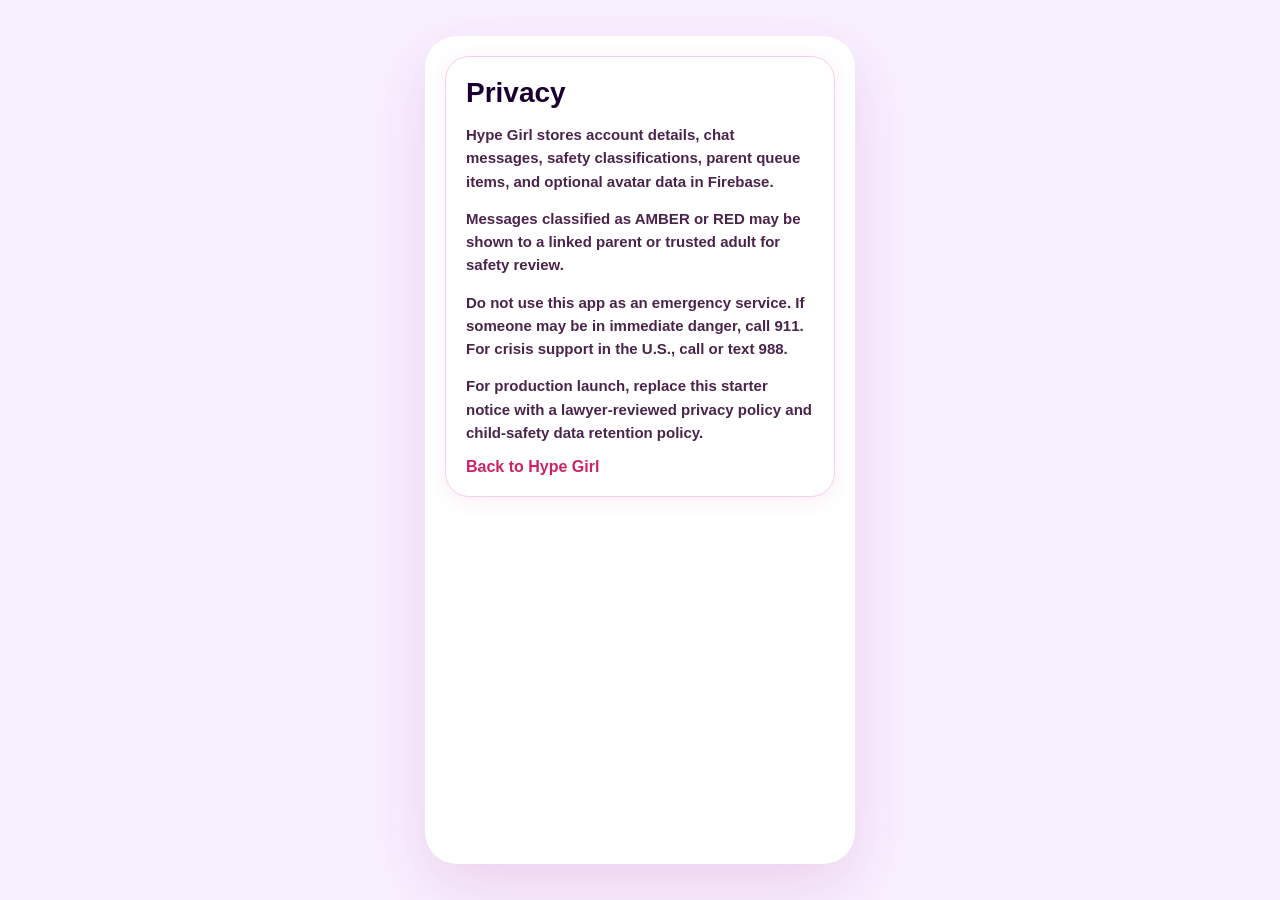
==== privacy.html @ 73f96b07 "Harden Hype Girl safety loop" ====
<!DOCTYPE html>
<html lang="en">
<head>
  <meta charset="UTF-8">
  <meta name="viewport" content="width=device-width, initial-scale=1.0">
  <title>Hype Girl Privacy</title>
  <link rel="stylesheet" href="./styles.css">
</head>
<body>
  <main id="app" class="document-page">
    <section class="auth-card">
      <h1>Privacy</h1>
      <p>Hype Girl stores account details, chat messages, safety classifications, parent queue items, and optional avatar data in Firebase.</p>
      <p>Messages classified as AMBER or RED may be shown to a linked parent or trusted adult for safety review.</p>
      <p>Do not use this app as an emergency service. If someone may be in immediate danger, call 911. For crisis support in the U.S., call or text 988.</p>
      <p>For production launch, replace this starter notice with a lawyer-reviewed privacy policy and child-safety data retention policy.</p>
      <a class="text-button" href="./index.html">Back to Hype Girl</a>
    </section>
  </main>
</body>
</html>
---- styles.css ----
* {
  box-sizing: border-box;
}

body {
  margin: 0;
  min-height: 100vh;
  display: flex;
  align-items: center;
  justify-content: center;
  padding: 16px;
  background: #f8f0ff;
  color: #1a0030;
  font-family: "Nunito", Arial, sans-serif;
}

button,
input,
textarea,
select {
  font: inherit;
}

button {
  cursor: pointer;
}

#app {
  position: relative;
  width: 100%;
  max-width: 430px;
  height: 92vh;
  max-height: 840px;
  overflow: hidden;
  display: flex;
  flex-direction: column;
  background: #fff;
  border-radius: 32px;
  box-shadow: 0 24px 64px rgba(180, 40, 140, 0.15);
}

.screen {
  flex: 1;
  min-height: 0;
  display: flex;
  flex-direction: column;
}

.hidden {
  display: none !important;
}

.hero {
  position: relative;
  overflow: hidden;
  flex-shrink: 0;
  display: flex;
  flex-direction: column;
  align-items: center;
  gap: 6px;
  padding: 32px 24px 28px;
  color: #fff;
  background: linear-gradient(135deg, #ff3d8a 0%, #e040d0 44%, #5fd0c8 100%);
}

.hero-dots {
  position: absolute;
  inset: 0 0 0 auto;
  width: 62%;
  background-image: radial-gradient(circle, rgba(255,255,255,.25) 1.5px, transparent 1.5px);
  background-size: 12px 12px;
}

.hero > *:not(.hero-dots) {
  position: relative;
}

.app-icon {
  width: 70px;
  height: 70px;
  display: grid;
  place-items: center;
  border-radius: 20px;
  border: 3px solid rgba(255,255,255,.42);
  background: rgba(26,0,48,.18);
  font-size: 22px;
  font-weight: 900;
  box-shadow: 0 8px 24px rgba(0,0,0,.18);
}

.hero h1 {
  margin: 4px 0 0;
  font-size: 28px;
  line-height: 1;
  font-weight: 900;
}

.hero p,
.consent-copy {
  margin: 0;
  font-size: 13px;
  font-weight: 700;
  text-align: center;
}

.auth-screen {
  overflow-y: auto;
  background: #f8f0ff;
}

.auth-card {
  margin: 20px;
  padding: 20px;
  display: flex;
  flex-direction: column;
  gap: 14px;
  background: #fff;
  border: 1.5px solid #f5d0ea;
  border-radius: 24px;
  box-shadow: 0 4px 20px rgba(180,40,140,.08);
}

.role-tabs {
  display: flex;
  gap: 8px;
}

.role-tab {
  flex: 1;
  min-height: 42px;
  border: 2px solid #f0c0de;
  border-radius: 999px;
  background: #fff5fb;
  color: #cc2266;
  font-weight: 900;
}

.role-tab.active {
  border-color: transparent;
  color: #fff;
  background: linear-gradient(135deg, #ff3d8a, #e040d0);
}

.field {
  display: flex;
  flex-direction: column;
  gap: 6px;
  font-size: 13px;
  font-weight: 900;
}

.field.compact {
  flex: 1;
}

.field input,
.field textarea,
.parent-tools select,
.message-form input {
  width: 100%;
  border: 1.5px solid #f0d0e8;
  border-radius: 18px;
  padding: 12px 14px;
  outline: none;
  color: #1a0030;
  background: #fff;
  font-weight: 700;
}

.field input:focus,
.field textarea:focus,
.parent-tools select:focus,
.message-form input:focus {
  border-color: #ff3d8a;
  box-shadow: 0 0 0 3px rgba(255,61,138,.09);
}

.primary-button,
.secondary-button {
  width: 100%;
  min-height: 46px;
  border: 0;
  border-radius: 999px;
  color: #fff;
  background: linear-gradient(135deg, #ff3d8a, #e040d0);
  font-weight: 900;
  box-shadow: 0 6px 20px rgba(224,64,208,.34);
}

.secondary-button {
  border: 1.5px solid #b7e8df;
  color: #0b6f68;
  background: #e8fbf6;
  box-shadow: none;
}

.text-button,
.icon-text-button {
  border: 0;
  background: transparent;
  color: #cc2266;
  font-weight: 900;
}

.danger {
  color: #b91c1c;
}

.error {
  display: none;
  padding: 9px 12px;
  border-radius: 14px;
  background: #fff0f5;
  color: #b91c5c;
  font-size: 12px;
  font-weight: 800;
  text-align: center;
}

.error.show {
  display: block;
}

.consent-copy {
  padding: 0 28px 24px;
  color: #8f6a94;
  line-height: 1.5;
}

.consent-copy a,
.document-page a {
  color: #cc2266;
  font-weight: 900;
  text-decoration: none;
}

.document-page {
  height: auto;
  min-height: min(92vh, 760px);
}

.document-page h1 {
  margin: 0;
  font-size: 28px;
  font-weight: 900;
}

.document-page p {
  margin: 0;
  color: #4b244c;
  font-size: 15px;
  font-weight: 700;
  line-height: 1.55;
}

.chat-header,
.parent-header {
  flex-shrink: 0;
  display: flex;
  align-items: center;
  gap: 12px;
  padding: 12px 16px;
  border-bottom: 1px solid #f0e8f8;
  background: #fff;
}

.avatar-button {
  position: relative;
  width: 48px;
  height: 48px;
  flex-shrink: 0;
  display: grid;
  place-items: center;
  border: 2px solid #ffb3d9;
  border-radius: 50%;
  overflow: hidden;
  background: linear-gradient(135deg, #ff3d8a, #e040d0);
  color: #fff;
  font-weight: 900;
}

.avatar-button img,
.typing img,
.message-avatar img {
  width: 100%;
  height: 100%;
  object-fit: cover;
}

.online-dot {
  position: absolute;
  right: 1px;
  bottom: 1px;
  width: 12px;
  height: 12px;
  border: 2px solid #fff;
  border-radius: 50%;
  background: #22c55e;
}

.header-copy {
  flex: 1;
  min-width: 0;
}

.header-copy h1,
.parent-header h1 {
  margin: 0;
  font-size: 17px;
  font-weight: 900;
}

.header-copy p,
.parent-header span,
.parent-header p {
  margin: 0;
  color: #22a56c;
  font-size: 12px;
  font-weight: 800;
}

.usage-meter {
  flex-shrink: 0;
  display: flex;
  align-items: center;
  gap: 10px;
  padding: 9px 16px;
  background: #f8f0ff;
  border-bottom: 1px solid #f0d8f8;
  color: #8b4ecb;
  font-size: 12px;
  font-weight: 900;
}

.usage-track {
  flex: 1;
  height: 5px;
  overflow: hidden;
  border-radius: 999px;
  background: #ead9f8;
}

#usage-fill {
  display: block;
  width: 0;
  height: 100%;
  border-radius: inherit;
  background: linear-gradient(90deg, #ff3d8a, #16b8a6);
}

.messages {
  flex: 1;
  min-height: 0;
  overflow-y: auto;
  display: flex;
  flex-direction: column;
  gap: 10px;
  padding: 14px;
  background: #faf5ff;
}

.message {
  max-width: 82%;
  display: flex;
  flex-direction: column;
  gap: 3px;
}

.message.child {
  align-self: flex-end;
  align-items: flex-end;
}

.message.hype,
.message.stall {
  align-self: flex-start;
  align-items: flex-start;
}

.message-row {
  display: flex;
  align-items: flex-end;
  gap: 8px;
}

.message-avatar {
  width: 28px;
  height: 28px;
  flex-shrink: 0;
  display: grid;
  place-items: center;
  overflow: hidden;
  border-radius: 50%;
  border: 1.5px solid #ffb3d9;
  background: linear-gradient(135deg, #ff3d8a, #e040d0);
  color: #fff;
  font-size: 11px;
  font-weight: 900;
}

.bubble {
  padding: 11px 15px;
  border-radius: 20px;
  font-size: 14px;
  line-height: 1.55;
  font-weight: 700;
  white-space: pre-wrap;
}

.child .bubble {
  color: #fff;
  background: linear-gradient(135deg, #7e4de8, #c840ff);
  border-bottom-right-radius: 4px;
}

.hype .bubble {
  color: #fff;
  background: linear-gradient(135deg, #ff3d8a, #ff70aa);
  border-bottom-left-radius: 4px;
}

.stall .bubble {
  color: #fff;
  background: linear-gradient(135deg, #ff9900, #ffc13d);
  border-bottom-left-radius: 4px;
}

.message-time {
  padding: 0 4px;
  color: #a889b9;
  font-size: 10px;
  font-weight: 700;
}

.typing {
  flex-shrink: 0;
  display: flex;
  align-items: center;
  gap: 8px;
  padding: 8px 14px;
  background: #faf5ff;
}

#typing-avatar {
  width: 28px;
  height: 28px;
  display: grid;
  place-items: center;
  overflow: hidden;
  border-radius: 50%;
  background: linear-gradient(135deg, #ff3d8a, #e040d0);
  color: #fff;
  font-size: 11px;
  font-weight: 900;
}

.typing-bubble {
  display: flex;
  gap: 5px;
  padding: 11px 15px;
  border-radius: 20px;
  border-bottom-left-radius: 4px;
  background: linear-gradient(135deg, #ff3d8a, #ff70aa);
}

.typing-bubble i {
  width: 7px;
  height: 7px;
  border-radius: 50%;
  background: rgba(255,255,255,.9);
  animation: bounce 1.4s infinite ease-in-out;
}

.typing-bubble i:nth-child(2) {
  animation-delay: .2s;
}

.typing-bubble i:nth-child(3) {
  animation-delay: .4s;
}

@keyframes bounce {
  0%, 60%, 100% { transform: translateY(0); }
  30% { transform: translateY(-7px); }
}

.safety-banner {
  flex-shrink: 0;
  padding: 10px 16px;
  border-top: 2px solid #ef4444;
  color: #b91c1c;
  background: #fff1f2;
  font-size: 12px;
  font-weight: 900;
  line-height: 1.4;
  text-align: center;
}

.bar-error {
  border-radius: 0;
}

.quick-actions {
  flex-shrink: 0;
  display: flex;
  gap: 6px;
  padding: 9px 12px;
  border-top: 1px solid #f0e4f8;
  background: #fff;
}

.quick-actions button {
  flex: 1;
  min-height: 34px;
  border: 1.5px solid #f0c0de;
  border-radius: 999px;
  background: #fff5fb;
  color: #d92b76;
  font-size: 12px;
  font-weight: 900;
}

.message-form {
  flex-shrink: 0;
  display: flex;
  gap: 8px;
  padding: 10px 12px 12px;
  border-top: 1px solid #f0e4f8;
  background: #fff;
}

.message-form input {
  min-width: 0;
  flex: 1;
  border-radius: 999px;
  background: #fdf8ff;
}

.message-form button {
  width: 64px;
  border: 0;
  border-radius: 999px;
  color: #fff;
  background: linear-gradient(135deg, #ff3d8a, #e040d0);
  font-weight: 900;
}

.message-form button:disabled,
.primary-button:disabled,
.secondary-button:disabled {
  opacity: .55;
  cursor: wait;
}

.parent-header {
  justify-content: space-between;
}

.parent-header > div {
  min-width: 0;
}

.parent-header p {
  color: #ff3d8a;
}

.parent-tools {
  display: flex;
  align-items: end;
  gap: 10px;
  padding: 12px 14px;
  border-bottom: 1px solid #f0e4f8;
  background: #fff;
}

.parent-tools select {
  width: 130px;
  min-height: 44px;
}

.queue {
  flex: 1;
  min-height: 0;
  overflow-y: auto;
  display: flex;
  flex-direction: column;
  gap: 12px;
  padding: 14px;
  background: #faf5ff;
}

.empty-state {
  padding: 48px 12px;
  color: #b36b9c;
  font-weight: 900;
  line-height: 1.6;
  text-align: center;
}

.queue-card,
.review-card,
.tip-card,
.preview-card {
  border: 1.5px solid #f0e0f8;
  border-radius: 18px;
  background: #fff;
  box-shadow: 0 2px 12px rgba(155,89,247,.06);
}

.queue-card {
  display: flex;
  flex-direction: column;
  gap: 10px;
  padding: 14px;
}

.queue-card.red {
  border-color: #ffb0b0;
  background: #fff8f8;
}

.queue-top,
.queue-bottom,
.review-card-top {
  display: flex;
  align-items: center;
  gap: 10px;
}

.queue-bottom {
  justify-content: space-between;
}

.initial {
  width: 36px;
  height: 36px;
  flex-shrink: 0;
  display: grid;
  place-items: center;
  border-radius: 50%;
  background: linear-gradient(135deg, #f0d0ff, #d4f6ee);
  color: #cc2266;
  font-weight: 900;
}

.queue-title {
  flex: 1;
  min-width: 0;
}

.queue-title h3,
.review-card h3 {
  margin: 0;
  font-size: 14px;
  font-weight: 900;
}

.queue-title p,
.review-card p,
.queue-time {
  margin: 0;
  color: #a77fa6;
  font-size: 11px;
  font-weight: 800;
}

.badge {
  padding: 4px 9px;
  border-radius: 999px;
  color: #fff;
  font-size: 11px;
  font-weight: 900;
}

.badge.red,
#review-badge.red {
  background: linear-gradient(135deg, #ef4444, #fb7185);
}

.badge.amber,
#review-badge.amber {
  background: linear-gradient(135deg, #f59e0b, #facc15);
}

.queue-message,
#review-message {
  margin: 0;
  color: #440022;
  font-size: 13px;
  font-weight: 700;
  line-height: 1.55;
  white-space: pre-wrap;
}

.queue-actions {
  display: flex;
  gap: 7px;
}

.small-button {
  border: 1.5px solid #e0c8f8;
  border-radius: 999px;
  padding: 7px 12px;
  background: #f5e8ff;
  color: #8b4ecb;
  font-size: 12px;
  font-weight: 900;
}

.small-button.primary {
  border-color: transparent;
  color: #fff;
  background: linear-gradient(135deg, #ff3d8a, #e040d0);
}

.modal {
  position: absolute;
  inset: 0;
  z-index: 20;
  display: flex;
  align-items: flex-end;
  overflow: hidden;
  border-radius: 32px;
  background: rgba(26,0,48,.5);
}

.sheet {
  width: 100%;
  max-height: 88%;
  overflow-y: auto;
  display: flex;
  flex-direction: column;
  gap: 14px;
  padding: 20px;
  border-radius: 28px 28px 0 0;
  background: #fff;
}

.sheet h2 {
  margin: 0;
  font-size: 18px;
  font-weight: 900;
}

.sheet-header {
  display: flex;
  align-items: center;
  justify-content: space-between;
}

.sheet-header span {
  width: 32px;
}

.round-button {
  width: 32px;
  height: 32px;
  border: 0;
  border-radius: 50%;
  background: #f5e8ff;
  color: #8b4ecb;
  font-weight: 900;
}

.avatar-grid {
  display: grid;
  grid-template-columns: repeat(5, 1fr);
  gap: 10px;
}

.avatar-option {
  aspect-ratio: 1;
  display: grid;
  place-items: center;
  overflow: hidden;
  border: 3px solid transparent;
  border-radius: 50%;
  background: #f8f0ff;
  color: #7c2bbf;
  font-size: 23px;
  font-weight: 900;
}

.avatar-option.selected {
  border-color: #ff3d8a;
}

.avatar-option img {
  width: 100%;
  height: 100%;
  object-fit: cover;
}

.upload-button {
  width: 100%;
  padding: 12px;
  border: 2px dashed #f0c0de;
  border-radius: 999px;
  background: #fff5fb;
  color: #cc2266;
  font-weight: 900;
  text-align: center;
  cursor: pointer;
}

.respond-sheet {
  background: #faf5ff;
}

.review-card,
.tip-card,
.preview-card {
  padding: 14px;
}

#review-badge {
  margin-left: auto;
  padding: 4px 9px;
  border-radius: 999px;
  color: #fff;
  font-size: 11px;
}

.tip-card {
  border-color: #b7e8df;
  background: #e8fbf6;
  color: #0b6f68;
  font-size: 12px;
  font-weight: 800;
  line-height: 1.5;
}

.preview-card span {
  display: block;
  margin-bottom: 5px;
  color: #8b4ecb;
  font-size: 12px;
  font-weight: 900;
}

.preview-card p {
  margin: 0;
  font-size: 14px;
  font-weight: 700;
  line-height: 1.5;
  white-space: pre-wrap;
}

@media (max-width: 440px) {
  body {
    padding: 0;
    background: #fff;
  }

  #app {
    height: 100vh;
    max-height: none;
    border-radius: 0;
  }

  .modal {
    border-radius: 0;
  }
}
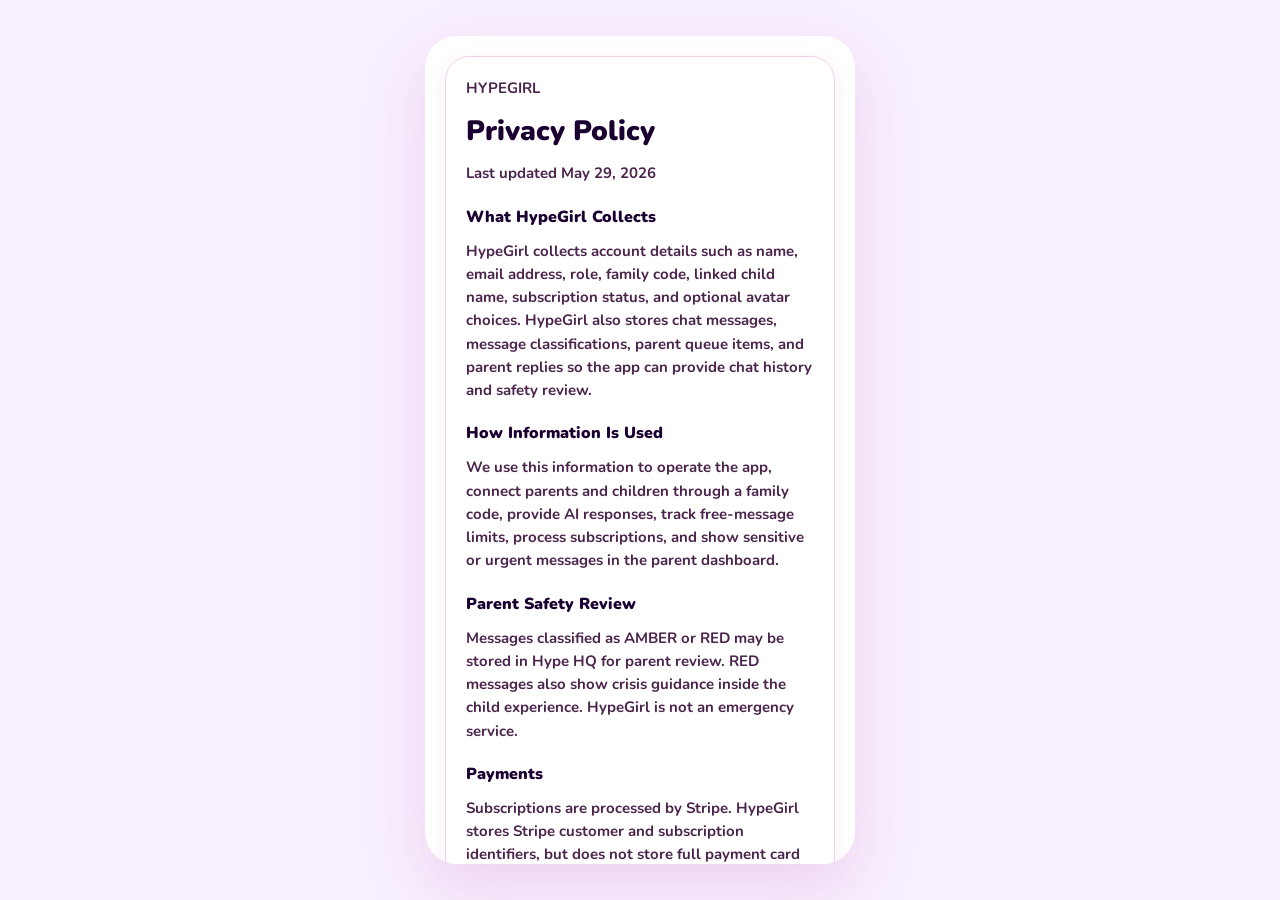
==== commit 3a876f9c: "Add beta safety and feedback polish" ====
--- a/privacy.html
+++ b/privacy.html
@@ -3,18 +3,41 @@
 <head>
   <meta charset="UTF-8">
   <meta name="viewport" content="width=device-width, initial-scale=1.0">
-  <title>Hype Girl Privacy</title>
+  <title>HypeGirl Privacy Policy</title>
+  <link rel="preconnect" href="https://fonts.googleapis.com">
+  <link rel="preconnect" href="https://fonts.gstatic.com" crossorigin>
+  <link href="https://fonts.googleapis.com/css2?family=Nunito:wght@400;600;700;800;900&display=swap" rel="stylesheet">
   <link rel="stylesheet" href="./styles.css">
 </head>
 <body>
   <main id="app" class="document-page">
-    <section class="auth-card">
-      <h1>Privacy</h1>
-      <p>Hype Girl stores account details, chat messages, safety classifications, parent queue items, and optional avatar data in Firebase.</p>
-      <p>Messages classified as AMBER or RED may be shown to a linked parent or trusted adult for safety review.</p>
-      <p>Do not use this app as an emergency service. If someone may be in immediate danger, call 911. For crisis support in the U.S., call or text 988.</p>
-      <p>For production launch, replace this starter notice with a lawyer-reviewed privacy policy and child-safety data retention policy.</p>
-      <a class="text-button" href="./index.html">Back to Hype Girl</a>
+    <section class="auth-card policy-card">
+      <p class="policy-kicker">HypeGirl</p>
+      <h1>Privacy Policy</h1>
+      <p class="policy-date">Last updated May 29, 2026</p>
+
+      <h2>What HypeGirl Collects</h2>
+      <p>HypeGirl collects account details such as name, email address, role, family code, linked child name, subscription status, and optional avatar choices. HypeGirl also stores chat messages, message classifications, parent queue items, and parent replies so the app can provide chat history and safety review.</p>
+
+      <h2>How Information Is Used</h2>
+      <p>We use this information to operate the app, connect parents and children through a family code, provide AI responses, track free-message limits, process subscriptions, and show sensitive or urgent messages in the parent dashboard.</p>
+
+      <h2>Parent Safety Review</h2>
+      <p>Messages classified as AMBER or RED may be stored in Hype HQ for parent review. RED messages also show crisis guidance inside the child experience. HypeGirl is not an emergency service.</p>
+
+      <h2>Payments</h2>
+      <p>Subscriptions are processed by Stripe. HypeGirl stores Stripe customer and subscription identifiers, but does not store full payment card numbers.</p>
+
+      <h2>Children And Parent Consent</h2>
+      <p>HypeGirl is designed for use with parent involvement. Parents should create the family account, share the family code with their child, and review whether HypeGirl is appropriate for their family.</p>
+
+      <h2>Data Sharing</h2>
+      <p>HypeGirl uses Firebase, Cloudflare, Stripe, Anthropic, and email infrastructure to run the service. Data is shared with those providers only as needed to provide the app, safety loop, billing, and AI responses.</p>
+
+      <h2>Contact</h2>
+      <p>For privacy questions, contact Brook Heights Media at brookheightsmedia@gmail.com.</p>
+
+      <a class="text-button" href="./index.html">Back to HypeGirl</a>
     </section>
   </main>
 </body>
--- a/styles.css
+++ b/styles.css
@@ -105,7 +105,147 @@
 
 .auth-screen {
   overflow-y: auto;
-  background: #f8f0ff;
+  background: #fff8fc;
+}
+
+.landing {
+  display: flex;
+  flex-direction: column;
+  gap: 16px;
+  padding: 28px 20px 18px;
+  background: #fff8fc;
+}
+
+.landing-topline {
+  color: #ff3d8a;
+  font-size: 12px;
+  font-weight: 900;
+  text-transform: uppercase;
+}
+
+.landing h1 {
+  margin: 0;
+  color: #1a0030;
+  font-size: clamp(28px, 8vw, 38px);
+  line-height: 1.04;
+  font-weight: 900;
+}
+
+.landing-copy {
+  margin: 0;
+  color: #4b244c;
+  font-size: 15px;
+  font-weight: 800;
+  line-height: 1.45;
+}
+
+.landing-preview {
+  display: flex;
+  flex-direction: column;
+  gap: 10px;
+  padding: 14px;
+  border: 1.5px solid #f0d0e8;
+  border-radius: 24px;
+  background: #fff;
+  box-shadow: 0 10px 30px rgba(180,40,140,.09);
+}
+
+.preview-header {
+  display: flex;
+  align-items: center;
+  gap: 10px;
+}
+
+.preview-avatar {
+  width: 38px;
+  height: 38px;
+  display: grid;
+  place-items: center;
+  border-radius: 50%;
+  background: #ff3d8a;
+  color: #fff;
+  font-size: 13px;
+  font-weight: 900;
+}
+
+.preview-header strong,
+.preview-header small {
+  display: block;
+}
+
+.preview-header strong {
+  color: #1a0030;
+  font-size: 15px;
+  font-weight: 900;
+}
+
+.preview-header small {
+  color: #22a56c;
+  font-size: 12px;
+  font-weight: 900;
+}
+
+.preview-bubble {
+  max-width: 88%;
+  padding: 10px 13px;
+  border-radius: 18px;
+  color: #fff;
+  font-size: 13px;
+  font-weight: 900;
+  line-height: 1.4;
+}
+
+.child-preview {
+  align-self: flex-end;
+  background: #8b4ecb;
+  border-bottom-right-radius: 4px;
+}
+
+.hype-preview {
+  align-self: flex-start;
+  background: #ff5b9b;
+  border-bottom-left-radius: 4px;
+}
+
+.landing-points {
+  display: grid;
+  gap: 8px;
+}
+
+.landing-points div {
+  padding: 12px;
+  border: 1.5px solid #f0d0e8;
+  border-radius: 16px;
+  background: #fff;
+}
+
+.landing-points strong,
+.landing-points span {
+  display: block;
+}
+
+.landing-points strong {
+  color: #1a0030;
+  font-size: 13px;
+  font-weight: 900;
+}
+
+.landing-points span {
+  margin-top: 2px;
+  color: #7c557d;
+  font-size: 12px;
+  font-weight: 800;
+  line-height: 1.35;
+}
+
+.landing-actions {
+  display: flex;
+  flex-direction: column;
+  gap: 10px;
+}
+
+.landing-form {
+  scroll-margin-top: 14px;
 }
 
 .auth-card {
@@ -202,6 +342,11 @@
   font-weight: 900;
 }
 
+.text-button.subtle {
+  color: #8f6a94;
+  font-size: 12px;
+}
+
 .danger {
   color: #b91c1c;
 }
@@ -251,6 +396,31 @@
   font-size: 15px;
   font-weight: 700;
   line-height: 1.55;
+}
+
+.policy-card {
+  gap: 12px;
+}
+
+.policy-kicker,
+.policy-date {
+  margin: 0;
+  color: #ff3d8a;
+  font-size: 12px;
+  font-weight: 900;
+  text-transform: uppercase;
+}
+
+.policy-date {
+  color: #8f6a94;
+  text-transform: none;
+}
+
+.policy-card h2 {
+  margin: 8px 0 0;
+  color: #1a0030;
+  font-size: 16px;
+  font-weight: 900;
 }
 
 .chat-header,
@@ -332,6 +502,57 @@
   font-weight: 900;
 }
 
+.review-status {
+  flex-shrink: 0;
+  display: flex;
+  flex-direction: column;
+  gap: 2px;
+  padding: 9px 16px;
+  border-bottom: 1px solid #f0d8f8;
+  background: #eefbf8;
+  color: #0b6f68;
+  font-size: 12px;
+  font-weight: 800;
+  line-height: 1.35;
+}
+
+.review-status.review {
+  background: #eefbf8;
+  color: #0b6f68;
+}
+
+.review-status.urgent {
+  background: #fff1f2;
+  color: #b91c1c;
+}
+
+.review-status strong {
+  font-size: 12px;
+  font-weight: 900;
+}
+
+.upgrade-prompt {
+  flex-shrink: 0;
+  display: flex;
+  flex-direction: column;
+  gap: 3px;
+  padding: 10px 16px;
+  border-top: 2px solid #ff3d8a;
+  border-bottom: 1px solid #f8c4df;
+  background: #fff4fa;
+  color: #b41357;
+  font-size: 12px;
+  font-weight: 800;
+  line-height: 1.35;
+  text-align: center;
+}
+
+.upgrade-prompt strong {
+  color: #9f1239;
+  font-size: 12px;
+  font-weight: 900;
+}
+
 .usage-track {
   flex: 1;
   height: 5px;
@@ -556,6 +777,13 @@
   justify-content: space-between;
 }
 
+.parent-header-actions {
+  flex: 0 0 auto;
+  display: flex;
+  align-items: center;
+  gap: 8px;
+}
+
 .parent-header > div {
   min-width: 0;
 }
@@ -573,9 +801,158 @@
   background: #fff;
 }
 
+.parent-summary {
+  flex-shrink: 0;
+  display: grid;
+  grid-template-columns: repeat(3, 1fr);
+  gap: 8px;
+  padding: 0 14px 12px;
+  background: #fff;
+  border-bottom: 1px solid #f0e4f8;
+}
+
+.parent-summary div {
+  min-width: 0;
+  padding: 10px;
+  border: 1.5px solid #f0d0e8;
+  border-radius: 14px;
+  background: #fff8fc;
+}
+
+.parent-summary span {
+  display: block;
+  color: #a77fa6;
+  font-size: 10px;
+  font-weight: 900;
+  text-transform: uppercase;
+}
+
+.parent-summary strong {
+  display: block;
+  margin-top: 4px;
+  color: #1a0030;
+  font-size: 12px;
+  font-weight: 900;
+  line-height: 1.25;
+}
+
+.onboarding-card {
+  flex-shrink: 0;
+  padding: 12px 14px;
+  border-bottom: 1px solid #f0e4f8;
+  background: #fdf7fb;
+}
+
+.onboarding-card > span {
+  display: block;
+  margin-bottom: 8px;
+  color: #ff3d8a;
+  font-size: 10px;
+  font-weight: 900;
+  text-transform: uppercase;
+}
+
+.onboarding-card ol {
+  margin: 0;
+  padding: 0;
+  display: grid;
+  gap: 8px;
+  list-style: none;
+  counter-reset: steps;
+}
+
+.onboarding-card li {
+  position: relative;
+  min-height: 36px;
+  padding-left: 34px;
+  color: #1a0030;
+}
+
+.onboarding-card li::before {
+  counter-increment: steps;
+  content: counter(steps);
+  position: absolute;
+  left: 0;
+  top: 1px;
+  width: 24px;
+  height: 24px;
+  display: grid;
+  place-items: center;
+  border-radius: 50%;
+  background: #e8fbf6;
+  color: #0b6f68;
+  font-size: 12px;
+  font-weight: 900;
+}
+
+.onboarding-card strong,
+.onboarding-card small {
+  display: block;
+}
+
+.onboarding-card strong {
+  font-size: 12px;
+  font-weight: 900;
+}
+
+.onboarding-card small {
+  color: #7c557d;
+  font-size: 11px;
+  font-weight: 800;
+  line-height: 1.25;
+}
+
+.upgrade-card {
+  flex-shrink: 0;
+  display: flex;
+  align-items: center;
+  gap: 12px;
+  padding: 12px 14px;
+  border-bottom: 1px solid #f0e4f8;
+  background: #fff8fc;
+}
+
+.upgrade-card div {
+  flex: 1;
+  min-width: 0;
+}
+
+.upgrade-card span {
+  color: #ff3d8a;
+  font-size: 10px;
+  font-weight: 900;
+  text-transform: uppercase;
+}
+
+.upgrade-card strong {
+  display: block;
+  margin-top: 2px;
+  color: #1a0030;
+  font-size: 13px;
+  font-weight: 900;
+}
+
+.upgrade-card p {
+  margin: 3px 0 0;
+  color: #7c557d;
+  font-size: 11px;
+  font-weight: 800;
+  line-height: 1.35;
+}
+
+.upgrade-card button {
+  min-height: 40px;
+  padding-inline: 18px;
+}
+
 .parent-tools select {
   width: 130px;
   min-height: 44px;
+}
+
+#copy-family-code {
+  min-height: 44px;
+  align-self: end;
 }
 
 .queue {
@@ -599,6 +976,7 @@
 
 .queue-card,
 .review-card,
+.context-card,
 .tip-card,
 .preview-card {
   border: 1.5px solid #f0e0f8;
@@ -711,6 +1089,12 @@
   border-color: transparent;
   color: #fff;
   background: linear-gradient(135deg, #ff3d8a, #e040d0);
+}
+
+.small-button.secondary {
+  border-color: #b7e8df;
+  color: #0b6f68;
+  background: #e8fbf6;
 }
 
 .modal {
@@ -808,9 +1192,47 @@
 }
 
 .review-card,
+.context-card,
 .tip-card,
 .preview-card {
   padding: 14px;
+}
+
+.context-card h3 {
+  margin: 0 0 10px;
+  color: #1a0030;
+  font-size: 13px;
+  font-weight: 900;
+}
+
+.context-list {
+  display: flex;
+  flex-direction: column;
+  gap: 8px;
+}
+
+.context-item {
+  display: flex;
+  gap: 8px;
+  align-items: flex-start;
+}
+
+.context-speaker {
+  flex: 0 0 auto;
+  min-width: 46px;
+  color: #8b4ecb;
+  font-size: 11px;
+  font-weight: 900;
+  text-transform: uppercase;
+}
+
+.context-text {
+  margin: 0;
+  color: #4b244c;
+  font-size: 12px;
+  font-weight: 700;
+  line-height: 1.45;
+  white-space: pre-wrap;
 }
 
 #review-badge {
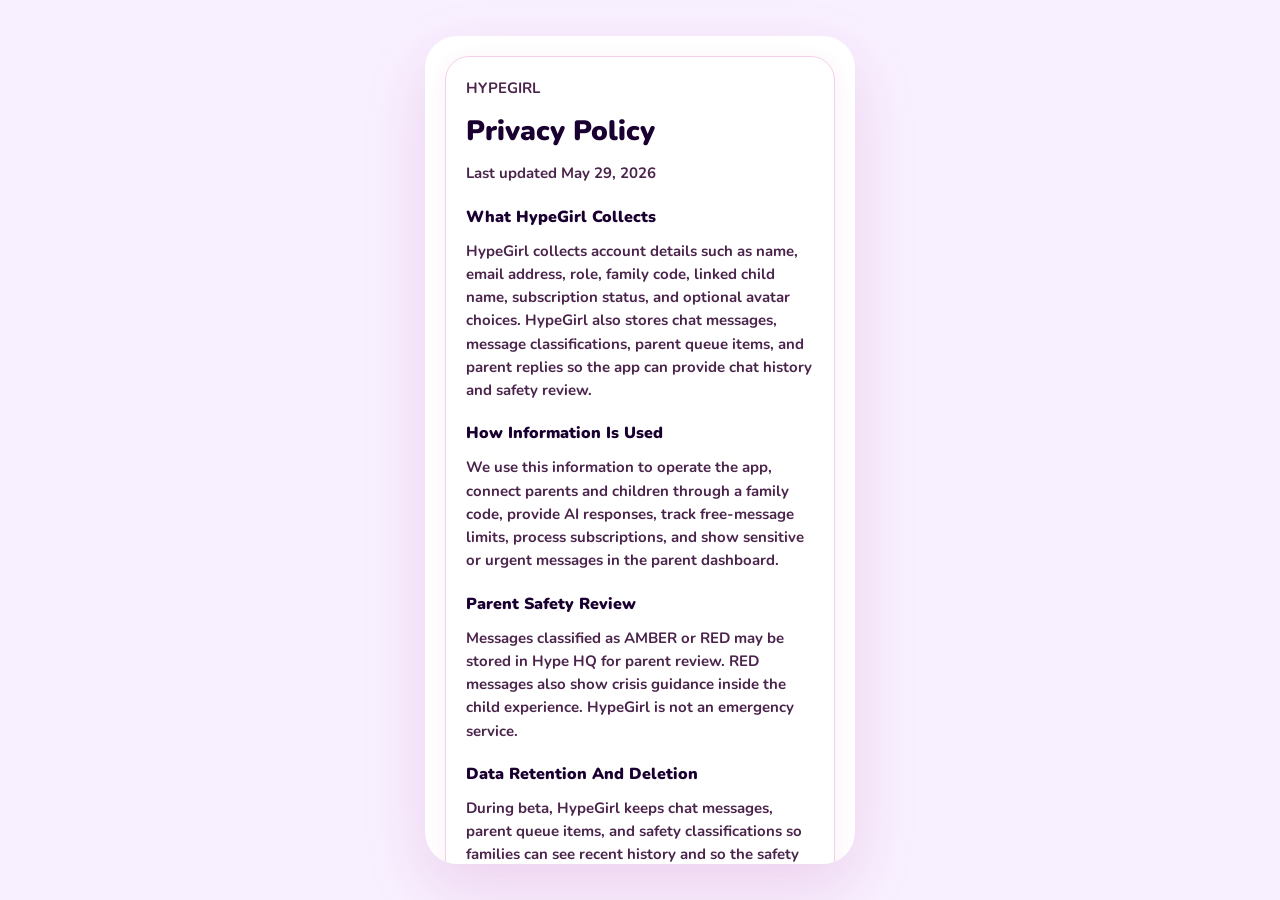
==== commit 242b79ca: "Fix beta feedback and policy scrolling" ====
--- a/privacy.html
+++ b/privacy.html
@@ -25,6 +25,9 @@
       <h2>Parent Safety Review</h2>
       <p>Messages classified as AMBER or RED may be stored in Hype HQ for parent review. RED messages also show crisis guidance inside the child experience. HypeGirl is not an emergency service.</p>
 
+      <h2>Data Retention And Deletion</h2>
+      <p>During beta, HypeGirl keeps chat messages, parent queue items, and safety classifications so families can see recent history and so the safety loop works correctly. This should not feel like a forever archive. Parents can request deletion of family data by contacting Brook Heights Media, and before a broader launch HypeGirl should add clearer in-app controls for deleting accounts and setting retention expectations.</p>
+
       <h2>Payments</h2>
       <p>Subscriptions are processed by Stripe. HypeGirl stores Stripe customer and subscription identifiers, but does not store full payment card numbers.</p>
 
--- a/styles.css
+++ b/styles.css
@@ -366,6 +366,16 @@
   display: block;
 }
 
+.success-pill {
+  padding: 9px 12px;
+  border-radius: 14px;
+  background: #e8fbf6;
+  color: #0b6f68;
+  font-size: 12px;
+  font-weight: 900;
+  text-align: center;
+}
+
 .consent-copy {
   padding: 0 28px 24px;
   color: #8f6a94;
@@ -380,8 +390,8 @@
 }
 
 .document-page {
-  height: auto;
-  min-height: min(92vh, 760px);
+  height: min(92vh, 840px);
+  overflow-y: auto;
 }
 
 .document-page h1 {
@@ -400,6 +410,8 @@
 
 .policy-card {
   gap: 12px;
+  height: auto;
+  min-height: 100%;
 }
 
 .policy-kicker,
@@ -1097,6 +1109,11 @@
   background: #e8fbf6;
 }
 
+.small-button:disabled {
+  opacity: .6;
+  cursor: wait;
+}
+
 .modal {
   position: absolute;
   inset: 0;
@@ -1124,6 +1141,14 @@
   margin: 0;
   font-size: 18px;
   font-weight: 900;
+}
+
+.sheet-copy {
+  margin: 0;
+  color: #7c557d;
+  font-size: 13px;
+  font-weight: 800;
+  line-height: 1.4;
 }
 
 .sheet-header {
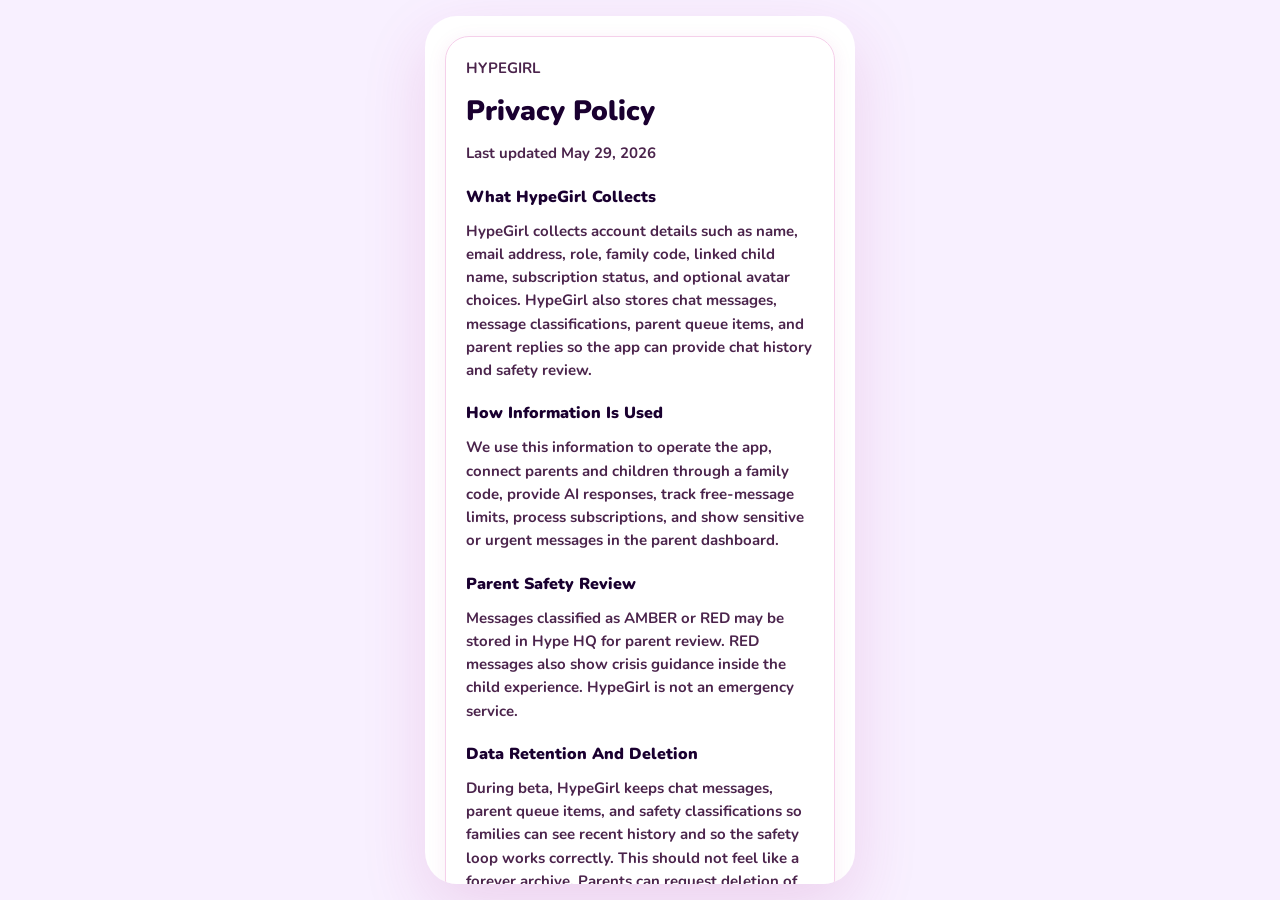
==== commit 281eb8c0: "Fix legal page document scrolling" ====
--- a/privacy.html
+++ b/privacy.html
@@ -9,7 +9,7 @@
   <link href="https://fonts.googleapis.com/css2?family=Nunito:wght@400;600;700;800;900&display=swap" rel="stylesheet">
   <link rel="stylesheet" href="./styles.css">
 </head>
-<body>
+<body class="document-body">
   <main id="app" class="document-page">
     <section class="auth-card policy-card">
       <p class="policy-kicker">HypeGirl</p>
--- a/styles.css
+++ b/styles.css
@@ -12,6 +12,11 @@
   background: #f8f0ff;
   color: #1a0030;
   font-family: "Nunito", Arial, sans-serif;
+}
+
+body.document-body {
+  display: block;
+  overflow-y: auto;
 }
 
 button,
@@ -390,8 +395,11 @@
 }
 
 .document-page {
-  height: min(92vh, 840px);
-  overflow-y: auto;
+  height: auto;
+  min-height: calc(100vh - 32px);
+  max-height: none;
+  margin: 0 auto;
+  overflow: visible;
 }
 
 .document-page h1 {
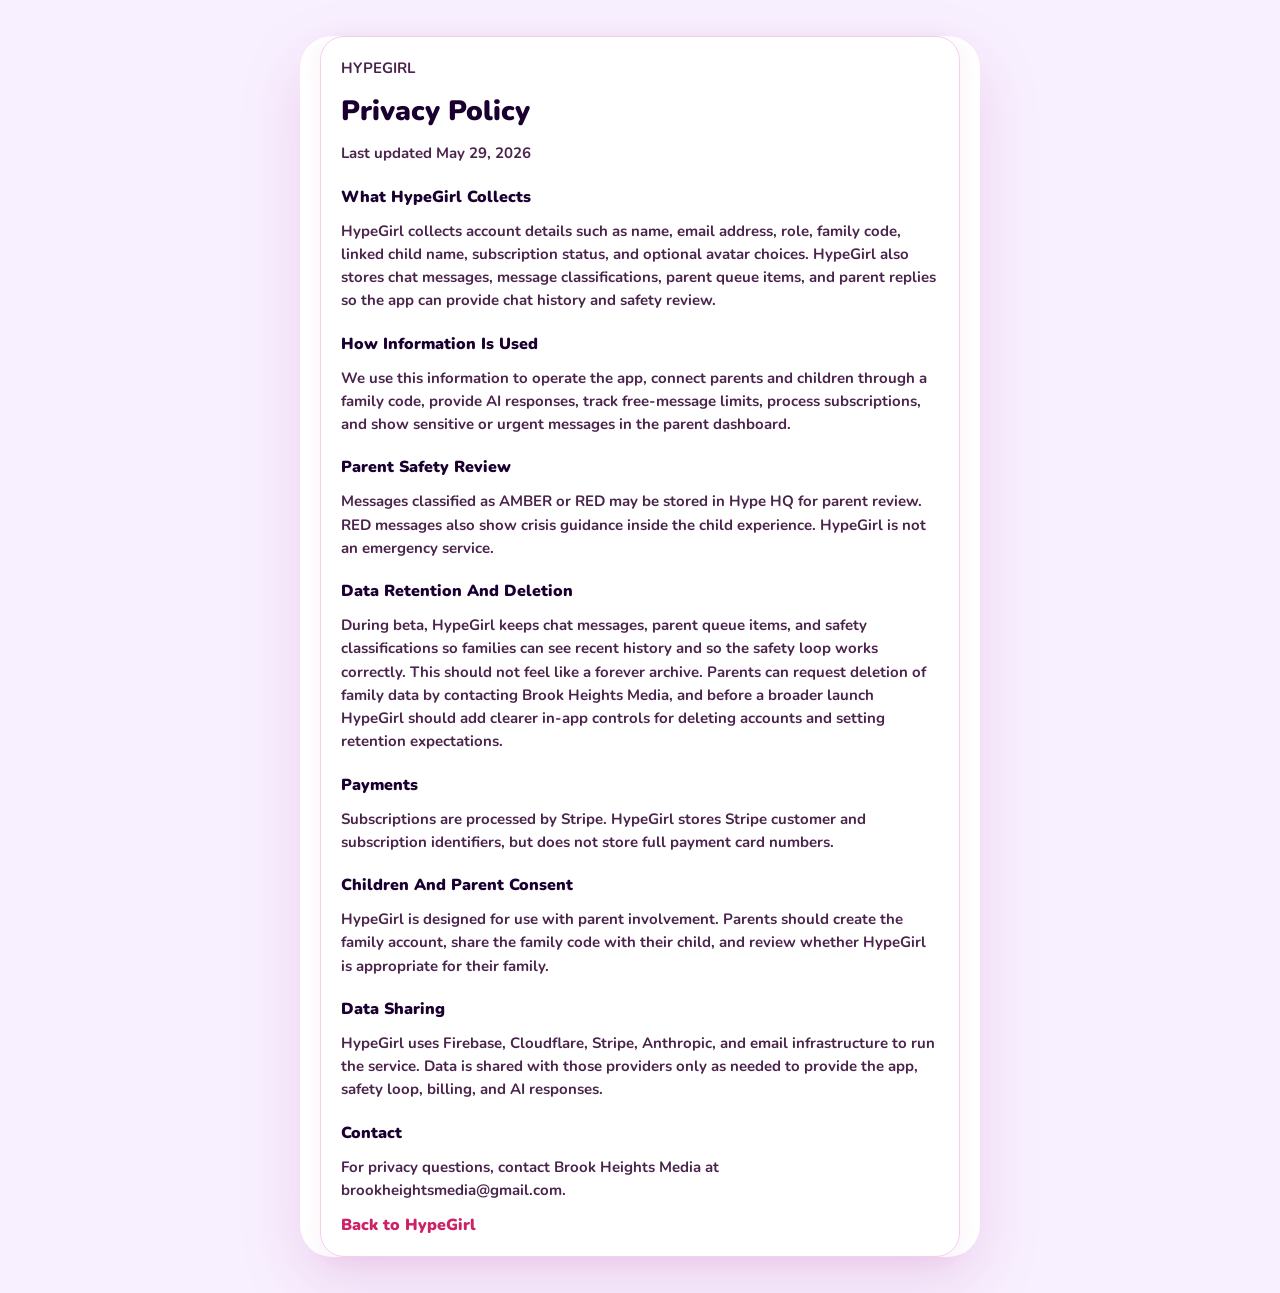
==== commit da97ad7d: "Remove app shell from legal pages" ====
--- a/privacy.html
+++ b/privacy.html
@@ -10,7 +10,7 @@
   <link rel="stylesheet" href="./styles.css">
 </head>
 <body class="document-body">
-  <main id="app" class="document-page">
+  <main class="document-page">
     <section class="auth-card policy-card">
       <p class="policy-kicker">HypeGirl</p>
       <h1>Privacy Policy</h1>
--- a/styles.css
+++ b/styles.css
@@ -395,11 +395,17 @@
 }
 
 .document-page {
+  width: 100%;
+  max-width: 680px;
   height: auto;
   min-height: calc(100vh - 32px);
   max-height: none;
   margin: 0 auto;
   overflow: visible;
+  display: block;
+  background: #fff;
+  border-radius: 32px;
+  box-shadow: 0 24px 64px rgba(180, 40, 140, 0.15);
 }
 
 .document-page h1 {
@@ -1307,12 +1313,22 @@
     background: #fff;
   }
 
+  body.document-body {
+    padding: 0;
+    background: #f8f0ff;
+  }
+
   #app {
     height: 100vh;
     max-height: none;
     border-radius: 0;
   }
 
+  .document-page {
+    min-height: 100vh;
+    border-radius: 0;
+  }
+
   .modal {
     border-radius: 0;
   }
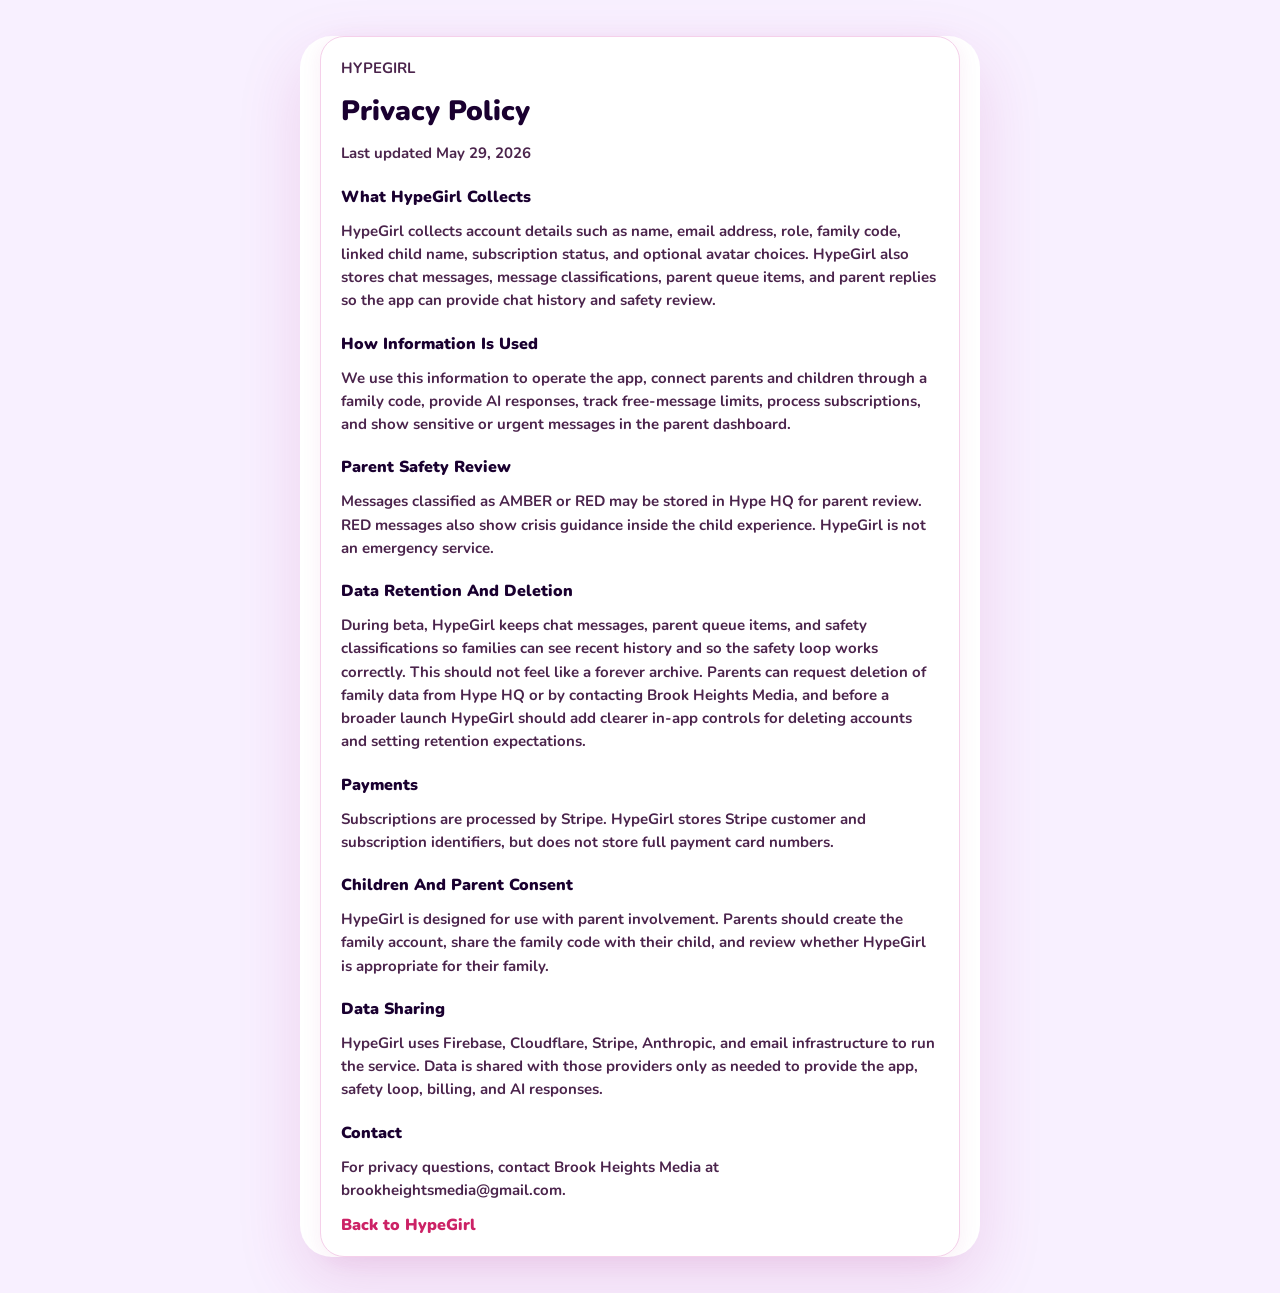
==== commit 4370a86d: "Add parent data deletion request flow" ====
--- a/privacy.html
+++ b/privacy.html
@@ -26,7 +26,7 @@
       <p>Messages classified as AMBER or RED may be stored in Hype HQ for parent review. RED messages also show crisis guidance inside the child experience. HypeGirl is not an emergency service.</p>
 
       <h2>Data Retention And Deletion</h2>
-      <p>During beta, HypeGirl keeps chat messages, parent queue items, and safety classifications so families can see recent history and so the safety loop works correctly. This should not feel like a forever archive. Parents can request deletion of family data by contacting Brook Heights Media, and before a broader launch HypeGirl should add clearer in-app controls for deleting accounts and setting retention expectations.</p>
+      <p>During beta, HypeGirl keeps chat messages, parent queue items, and safety classifications so families can see recent history and so the safety loop works correctly. This should not feel like a forever archive. Parents can request deletion of family data from Hype HQ or by contacting Brook Heights Media, and before a broader launch HypeGirl should add clearer in-app controls for deleting accounts and setting retention expectations.</p>
 
       <h2>Payments</h2>
       <p>Subscriptions are processed by Stripe. HypeGirl stores Stripe customer and subscription identifiers, but does not store full payment card numbers.</p>
--- a/styles.css
+++ b/styles.css
@@ -1165,6 +1165,30 @@
   line-height: 1.4;
 }
 
+.check-row {
+  display: flex;
+  align-items: flex-start;
+  gap: 10px;
+  padding: 12px;
+  border: 1.5px solid #f0d0e8;
+  border-radius: 18px;
+  background: #fff8fc;
+}
+
+.check-row input {
+  width: 18px;
+  height: 18px;
+  margin-top: 2px;
+  accent-color: #ff3d8a;
+}
+
+.check-row label {
+  color: #4b244c;
+  font-size: 13px;
+  font-weight: 800;
+  line-height: 1.35;
+}
+
 .sheet-header {
   display: flex;
   align-items: center;
